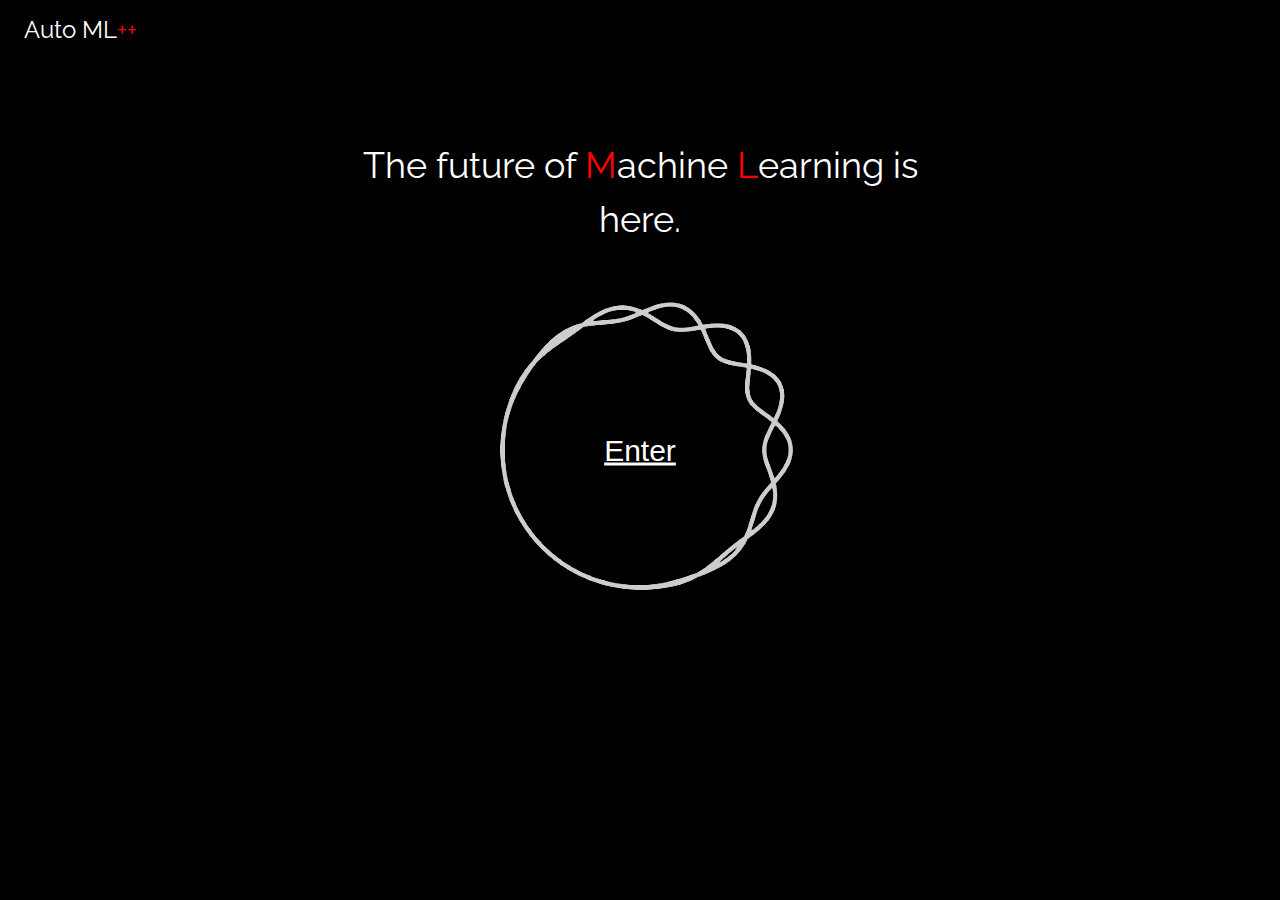
==== templates/index.html @ 21a49154 "ui build" ====
<!DOCTYPE html>
<html>
<title>The future of machine learrning</title>
<meta charset="UTF-8">
<meta name="viewport" content="width=device-width, initial-scale=1">
<link rel="stylesheet" href="https://www.w3schools.com/w3css/4/w3.css">
<link rel="stylesheet" href="https://fonts.googleapis.com/css?family=Raleway">
<style>
body,h1 {font-family: "Raleway", sans-serif}
body, html {height: 100%}
.bgimg {
    background-color: black;
    background-image: url(./img/background.gif);
    min-height: 100%;
    background-size: cover;
    background-position-x: center;
    background-blend-mode: hard-light;
}
.heading{
  text-align: center;
}
span{
  color:red;
}
.heading:hover{
  color:red;
}
</style>
<body>

<div class="bgimg w3-display-container w3-animate-opacity w3-text-white">
  <div class="w3-display-topleft w3-padding-large w3-xlarge">
    Auto ML<span>++</span>
  </div>
  <h1 class="heading w3-display-topmiddle" style="padding-top: 10%">The future of <span>M</span>achine <span>L</span>earning is here.</h1>
  <div class="w3-display-middle">
    <h2 class="heading"><a href="./enter.html">Enter</a></h2>
  </div>
</div>

</body>
</html>
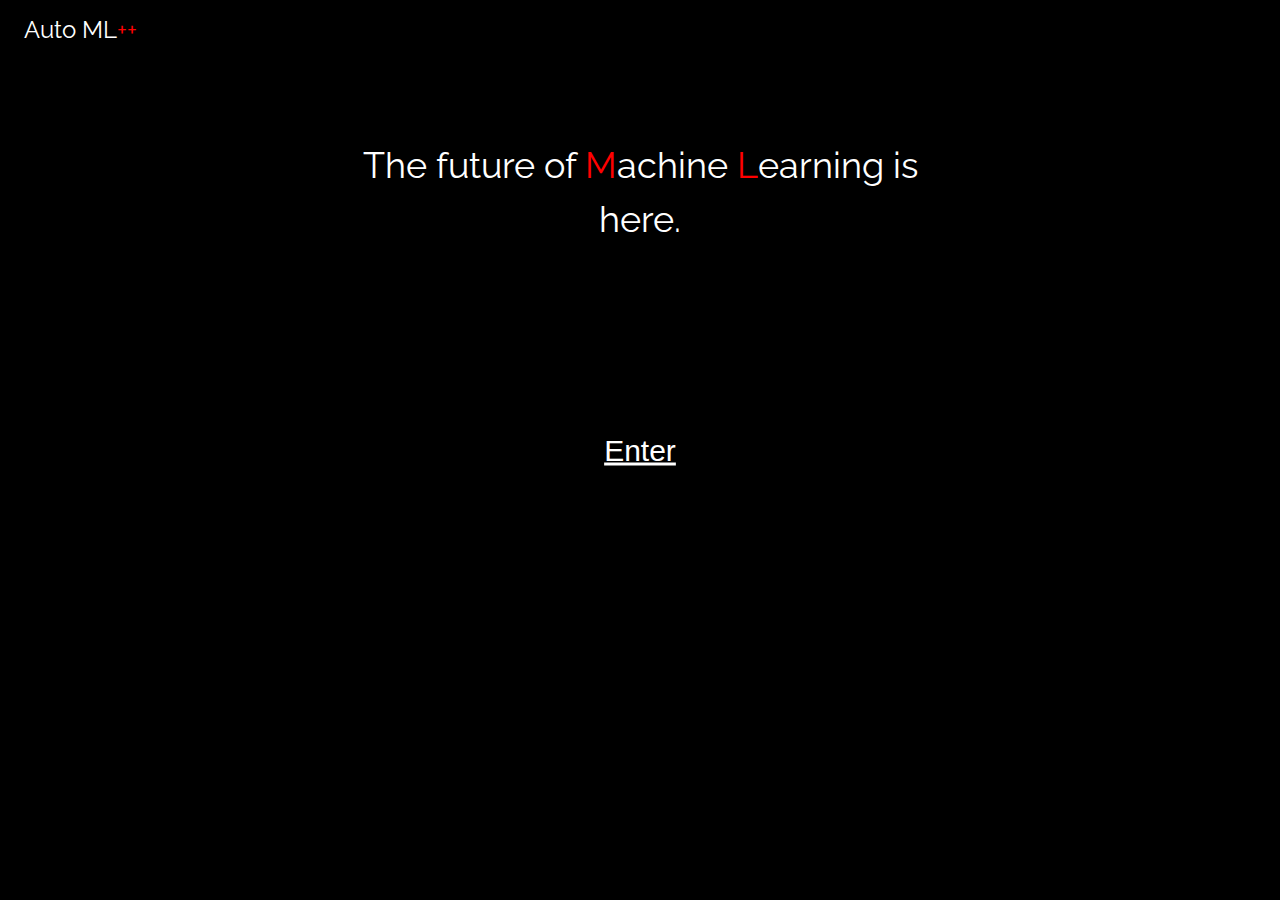
==== commit 0b81683d: "version 0.1" ====
--- a/templates/index.html
+++ b/templates/index.html
@@ -5,12 +5,14 @@
 <meta name="viewport" content="width=device-width, initial-scale=1">
 <link rel="stylesheet" href="https://www.w3schools.com/w3css/4/w3.css">
 <link rel="stylesheet" href="https://fonts.googleapis.com/css?family=Raleway">
+<script src="https://ajax.googleapis.com/ajax/libs/jquery/3.3.1/jquery.min.js"></script>
+<script src="https://maxcdn.bootstrapcdn.com/bootstrap/3.3.7/js/bootstrap.min.js"></script>
 <style>
 body,h1 {font-family: "Raleway", sans-serif}
 body, html {height: 100%}
 .bgimg {
     background-color: black;
-    background-image: url(./img/background.gif);
+    background-image: url("{{ url_for('static',filename='img/background.gif')}}");
     min-height: 100%;
     background-size: cover;
     background-position-x: center;
@@ -34,7 +36,7 @@
   </div>
   <h1 class="heading w3-display-topmiddle" style="padding-top: 10%">The future of <span>M</span>achine <span>L</span>earning is here.</h1>
   <div class="w3-display-middle">
-    <h2 class="heading"><a href="./enter.html">Enter</a></h2>
+    <h2 class="heading"><a href="./enter">Enter</a></h2>
   </div>
 </div>
 
